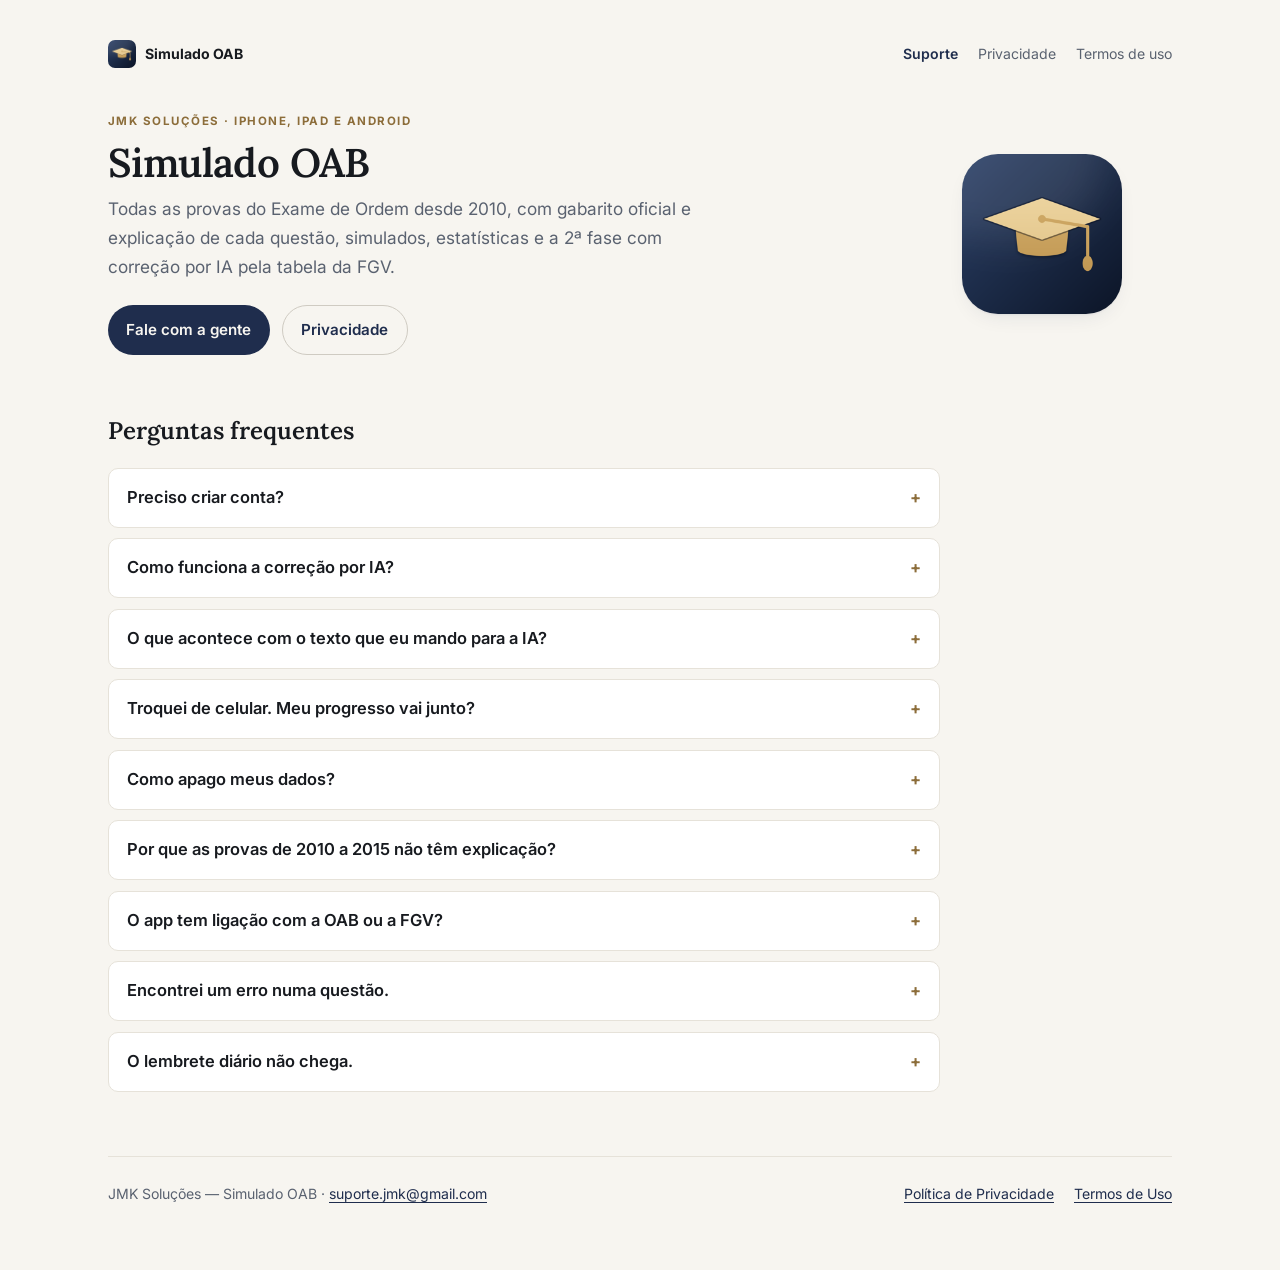
==== index.html @ a6e095c1 "Páginas de suporte, privacidade e termos de uso do Simulado OAB Co-Authored-By: Claude Opus 5.5 <nor" ====
<!DOCTYPE html>
<html lang="pt-BR">
<head>
<meta charset="utf-8">
<meta name="viewport" content="width=device-width, initial-scale=1">
<title>Simulado OAB — Suporte</title>
<meta name="description" content="Suporte do Simulado OAB, app de estudo para o Exame de Ordem: perguntas frequentes, contato, privacidade e termos de uso.">
<meta name="color-scheme" content="light dark">
<link rel="icon" href="icone.png">
<link rel="apple-touch-icon" href="icone.png">
<link rel="preconnect" href="https://fonts.googleapis.com">
<link rel="preconnect" href="https://fonts.gstatic.com" crossorigin>
<link href="https://fonts.googleapis.com/css2?family=Inter:wght@400;500;600;700&family=Lora:wght@500;600;700&display=swap" rel="stylesheet">
<link rel="stylesheet" href="estilo.css?v=2">
</head>
<body>
<div class="pagina">

<nav class="navega" aria-label="Páginas do Simulado OAB">
  <a class="marca-app" href="./"><img src="icone.png" alt="">Simulado OAB</a>
  <a href="./" aria-current="page">Suporte</a>
  <a href="privacy-policy.html">Privacidade</a>
  <a href="termos-de-uso.html">Termos de uso</a>
</nav>

<header class="heroi">
  <div>
    <p class="sobrescrito">JMK Soluções · iPhone, iPad e Android</p>
    <h1>Simulado OAB</h1>
    <p class="lead">
      Todas as provas do Exame de Ordem desde 2010, com gabarito oficial e
      explicação de cada questão, simulados, estatísticas e a 2ª fase com
      correção por IA pela tabela da FGV.
    </p>
    <div class="acoes">
      <a class="botao" href="mailto:suporte.jmk@gmail.com?subject=Simulado%20OAB">Fale com a gente</a>
      <a class="botao secundario" href="privacy-policy.html">Privacidade</a>
    </div>
  </div>
  <img class="icone-grande" src="icone.png" alt="Ícone do Simulado OAB">
</header>

<section class="perguntas" aria-labelledby="titulo-perguntas">
  <h2 id="titulo-perguntas">Perguntas frequentes</h2>

  <details class="pergunta">
    <summary>Preciso criar conta?</summary>
    <div class="resposta">
      <p>Não. O app funciona sem cadastro: você não informa nome, e-mail nem
      senha. Seu progresso fica salvo no próprio aparelho.</p>
    </div>
  </details>

  <details class="pergunta">
    <summary>Como funciona a correção por IA?</summary>
    <div class="resposta">
      <p>Na 2ª fase, escreva sua peça ou questão e toque em <strong>Corrigir
      com IA</strong>. A IA dá nota a cada item da tabela de pontos que a FGV
      publicou para aquela prova, mostra o trecho que valeu ponto e explica
      como chegar à nota cheia.</p>
      <p>São 3 correções por semana, que recomeçam toda segunda-feira. A nota
      é uma estimativa para treinar — não é a nota oficial da banca.</p>
    </div>
  </details>

  <details class="pergunta">
    <summary>O que acontece com o texto que eu mando para a IA?</summary>
    <div class="resposta">
      <p>Ele vai para a IA Claude, da Anthropic, só para ser corrigido, e
      volta com a nota. Nós não guardamos o texto, e a Anthropic não o usa
      para treinar a IA. Os detalhes estão na
      <a href="privacy-policy.html#ia">Política de Privacidade</a>.</p>
    </div>
  </details>

  <details class="pergunta">
    <summary>Troquei de celular. Meu progresso vai junto?</summary>
    <div class="resposta">
      <p>O progresso fica no aparelho. Ele vai junto se você restaurar o
      backup do iCloud (iPhone) ou do Google (Android) no celular novo. Não há
      sincronização entre aparelhos ao mesmo tempo.</p>
    </div>
  </details>

  <details class="pergunta">
    <summary>Como apago meus dados?</summary>
    <div class="resposta">
      <p>No app, vá em <span class="caminho">Perfil → Ajustes → Apagar todo o
      progresso</span>. Isso remove tudo do aparelho e, com internet, a
      contagem de correções no nosso servidor. Para parar de enviar
      estatísticas de uso, desligue <strong>Enviar estatísticas de uso e
      erros</strong> na mesma tela.</p>
    </div>
  </details>

  <details class="pergunta">
    <summary>Por que as provas de 2010 a 2015 não têm explicação?</summary>
    <div class="resposta">
      <p>Elas foram feitas com leis que mudaram depois — o CPC de 1973, o
      Código de Ética antigo, a CLT de antes da Reforma Trabalhista. A
      resposta delas segue a lei da época e pode não valer hoje. Elas
      continuam no app para quem quiser praticar, marcadas como "prova
      antiga", e ficam fora dos treinos automáticos.</p>
    </div>
  </details>

  <details class="pergunta">
    <summary>O app tem ligação com a OAB ou a FGV?</summary>
    <div class="resposta">
      <p>Não. O Simulado OAB é independente. As provas e os gabaritos vêm dos
      documentos públicos da FGV, com indicação da fonte.</p>
    </div>
  </details>

  <details class="pergunta">
    <summary>Encontrei um erro numa questão.</summary>
    <div class="resposta">
      <p>Obrigado! Escreva para
      <a href="mailto:suporte.jmk@gmail.com?subject=Simulado%20OAB%20-%20erro%20em%20quest%C3%A3o">suporte.jmk@gmail.com</a>
      dizendo o exame e o número da questão. Corrigimos na próxima
      atualização.</p>
    </div>
  </details>

  <details class="pergunta">
    <summary>O lembrete diário não chega.</summary>
    <div class="resposta">
      <p>Confira se as notificações do app estão liberadas nos ajustes do
      aparelho (iPhone: Ajustes › Notificações › Simulado OAB). O lembrete
      não chega nos dias em que você já estudou.</p>
    </div>
  </details>
</section>

<footer>
  <span>JMK Soluções — Simulado OAB · <a href="mailto:suporte.jmk@gmail.com">suporte.jmk@gmail.com</a></span>
  <nav aria-label="Rodapé">
    <a href="privacy-policy.html">Política de Privacidade</a>
    <a href="termos-de-uso.html">Termos de Uso</a>
  </nav>
</footer>

</div>
</body>
</html>
---- estilo.css ----
/* ---------------------------------------------------------------------------
   Simulado OAB — páginas públicas (suporte, privacidade, termos).
   Paleta Marinho e a dupla Lora + Inter do próprio app (lib/theme.dart): quem
   chega aqui vindo da loja tem que reconhecer o mesmo azul e o mesmo dourado.
   --------------------------------------------------------------------------- */
:root {
  --marca:        #1F2D4D;
  --marca-fraca:  #E4E9F2;
  --ouro:         #8C6D3A;
  --ouro-fraco:   #F3EADB;
  --verde:        #2B7550;
  --verde-fraco:  #E5F1E9;
  --fundo:        #F7F5F0;
  --papel:        #FFFFFF;
  --caixa:        #F0EDE6;
  --tinta:        #171A1F;
  --tinta-fraca:  #5A6270;
  --linha:        #CFCBC2;
  --linha-fina:   #E6E2D9;
  --sombra:       0 1px 2px rgba(31,45,77,.06), 0 8px 24px -12px rgba(31,45,77,.16);
  color-scheme: light dark;
}
@media (prefers-color-scheme: dark) {
  :root {
    --marca:        #B4C6E8;
    --marca-fraca:  #243149;
    --ouro:         #D8BD8A;
    --ouro-fraco:   #3A3020;
    --verde:        #86CFA3;
    --verde-fraco:  #16352A;
    --fundo:        #0C1017;
    --papel:        #141922;
    --caixa:        #1A202B;
    --tinta:        #E8EAEE;
    --tinta-fraca:  #9AA3B0;
    --linha:        #353D4A;
    --linha-fina:   #232A35;
    --sombra:       0 1px 2px rgba(0,0,0,.4), 0 8px 24px -12px rgba(0,0,0,.6);
  }
}

* { box-sizing: border-box; }
html { scroll-behavior: smooth; }
@media (prefers-reduced-motion: reduce) { html { scroll-behavior: auto; } }

body {
  margin: 0;
  background: var(--fundo);
  color: var(--tinta);
  font-family: Inter, -apple-system, BlinkMacSystemFont, "Segoe UI", Roboto,
               "Helvetica Neue", Arial, sans-serif;
  font-size: 16.5px;
  line-height: 1.68;
  -webkit-text-size-adjust: 100%;
  -webkit-font-smoothing: antialiased;
}

.pagina {
  max-width: 1160px;
  margin: 0 auto;
  padding-block: clamp(1.25rem, 4vw, 2.5rem) 4rem;
  padding-inline: clamp(16px, 5vw, 48px);
}

/* --- Navegação entre as páginas ------------------------------------------ */
.navega {
  display: flex; flex-wrap: wrap; align-items: center; gap: .35rem 1.25rem;
  font-size: .88rem; margin-bottom: clamp(1.5rem, 4vw, 2.75rem);
}
.navega .marca-app {
  display: flex; align-items: center; gap: .55rem;
  font-weight: 700; color: var(--tinta); text-decoration: none; margin-right: auto;
}
.navega .marca-app img { width: 28px; height: 28px; border-radius: 7px; }
.navega a { color: var(--tinta-fraca); text-decoration: none; }
.navega a:hover { color: var(--tinta); }
.navega a[aria-current="page"] { color: var(--marca); font-weight: 600; }
/* No celular a marca fica numa linha e os três links juntos na de baixo —
   sem um deles sobrar sozinho. O ícone grande do cabeçalho sai: o da
   navegação já está ali em cima. */
@media (max-width: 560px) {
  .navega .marca-app { flex-basis: 100%; margin-bottom: .2rem; }
  .topo .selo { display: none; }
}

/* --- Cabeçalho ----------------------------------------------------------- */
.topo { display: flex; gap: 1.15rem; align-items: flex-start; }
.selo { flex: 0 0 auto; margin-top: .2rem; width: 56px; height: 56px; border-radius: 13px; box-shadow: var(--sombra); }
.sobrescrito {
  font-size: .72rem; font-weight: 700; letter-spacing: .13em;
  text-transform: uppercase; color: var(--ouro); margin: 0 0 .45rem;
}
h1 {
  font-family: Lora, Georgia, "Times New Roman", serif;
  font-weight: 600;
  font-size: clamp(1.7rem, 4.4vw, 2.5rem);
  line-height: 1.18;
  letter-spacing: -.015em;
  margin: 0 0 .5rem;
}
.data { color: var(--tinta-fraca); font-size: .93rem; margin: 0; }
.aplica {
  margin: 1.75rem 0 0;
  padding: .95rem 1.15rem;
  background: var(--papel);
  border: 1px solid var(--linha-fina);
  border-left: 3px solid var(--ouro);
  border-radius: 4px;
  font-size: .93rem;
  color: var(--tinta-fraca);
}
.aplica strong { color: var(--tinta); font-weight: 600; }

/* --- Respostas diretas --------------------------------------------------- */
.rapidas {
  display: grid;
  gap: 1rem;
  grid-template-columns: repeat(auto-fit, minmax(248px, 1fr));
  margin: 2.5rem 0 0;
}
.rapida {
  background: var(--papel);
  border: 1px solid var(--linha-fina);
  border-radius: 10px;
  padding: 1.15rem 1.25rem 1.25rem;
  box-shadow: var(--sombra);
}
.rapida h2 {
  font-family: Lora, Georgia, serif;
  font-size: 1.02rem; font-weight: 600;
  margin: 0 0 .5rem; padding: 0; border: 0;
  line-height: 1.35;
}
.rapida p { margin: 0; font-size: .93rem; color: var(--tinta-fraca); }
.rapida p strong { color: var(--tinta); }
.veredito {
  display: inline-block;
  font-size: .68rem; font-weight: 700; letter-spacing: .09em;
  text-transform: uppercase;
  padding: .2rem .5rem; border-radius: 3px;
  margin-bottom: .7rem;
  background: var(--verde-fraco); color: var(--verde);
}

/* --- Corpo em duas colunas ----------------------------------------------- */
.corpo { display: block; margin-top: 3.5rem; }
@media (min-width: 1000px) {
  .corpo {
    display: grid;
    grid-template-columns: 232px minmax(0, 1fr);
    gap: 3.5rem;
    align-items: start;
  }
}

/* --- Sumário -------------------------------------------------------------- */
.sumario { font-size: .88rem; }
@media (min-width: 1000px) {
  .sumario { position: sticky; top: 2rem; max-height: calc(100vh - 4rem); overflow-y: auto; }
}
.sumario > summary {
  font-size: .72rem; font-weight: 700; letter-spacing: .13em;
  text-transform: uppercase; color: var(--tinta-fraca);
  padding: .7rem 0; cursor: pointer; list-style: none;
  border-bottom: 1px solid var(--linha-fina);
}
.sumario > summary::-webkit-details-marker { display: none; }
.sumario > summary::marker { content: ""; }
.sumario > summary::after { content: " ▾"; color: var(--ouro); }
.sumario[open] > summary::after { content: " ▴"; }
@media (min-width: 1000px) {
  .sumario > summary { cursor: default; pointer-events: none; }
  .sumario > summary::after,
  .sumario[open] > summary::after { content: ""; }
}
.sumario ol { list-style: none; margin: .9rem 0 0; padding: 0; counter-reset: s; }
.sumario li { counter-increment: s; }
.sumario ol a {
  display: flex; gap: .6rem;
  padding: .36rem 0 .36rem .65rem;
  border-left: 2px solid transparent;
  color: var(--tinta-fraca); text-decoration: none;
  line-height: 1.4;
}
.sumario ol a::before {
  content: counter(s, decimal-leading-zero);
  font-variant-numeric: tabular-nums;
  font-size: .78rem; color: var(--linha); flex: 0 0 auto; padding-top: .1rem;
}
.sumario ol a:hover { color: var(--tinta); }
.sumario ol a.ativo { color: var(--marca); border-left-color: var(--ouro); font-weight: 600; }
.sumario ol a.ativo::before { color: var(--ouro); }
.contato-lateral {
  margin-top: 1.5rem; padding-top: 1.1rem;
  border-top: 1px solid var(--linha-fina);
  font-size: .85rem; color: var(--tinta-fraca);
}

/* --- Seções --------------------------------------------------------------- */
section { scroll-margin-top: 1.5rem; }
section + section { margin-top: 3.25rem; }
.texto h2 {
  font-family: Lora, Georgia, "Times New Roman", serif;
  font-size: clamp(1.25rem, 2.6vw, 1.5rem);
  font-weight: 600; line-height: 1.3;
  letter-spacing: -.01em;
  margin: 0 0 1rem;
  padding-top: 1.4rem;
  border-top: 1px solid var(--linha-fina);
  display: flex; gap: .8rem; align-items: baseline;
}
.texto section:first-of-type h2 { padding-top: 0; border-top: 0; }
.num {
  font-family: Inter, sans-serif;
  font-size: .72rem; font-weight: 700;
  color: var(--ouro); font-variant-numeric: tabular-nums;
  flex: 0 0 auto;
}
.texto h3 {
  font-family: Lora, Georgia, serif;
  font-size: 1.02rem; font-weight: 600;
  margin: 1.9rem 0 .6rem;
}
p { margin: 0 0 1.05rem; }
.texto ul { list-style: none; margin: 0 0 1.05rem; padding: 0; }
.texto ul li {
  position: relative; padding-left: 1.4rem; margin-bottom: .55rem;
}
.texto ul li::before {
  content: "—"; position: absolute; left: 0; color: var(--ouro);
}
a { color: var(--marca); text-underline-offset: .18em; overflow-wrap: anywhere; }
a:focus-visible, .sumario a:focus-visible, summary:focus-visible {
  outline: 2px solid var(--ouro); outline-offset: 3px; border-radius: 2px;
}
code {
  font-family: ui-monospace, SFMono-Regular, Menlo, Consolas, monospace;
  font-size: .88em; background: var(--caixa);
  padding: .1em .38em; border-radius: 4px;
}
.caminho {
  white-space: nowrap; font-weight: 600; color: var(--tinta);
  background: var(--marca-fraca);
  padding: .08em .42em; border-radius: 4px;
  box-decoration-break: clone; -webkit-box-decoration-break: clone;
}
.destaque {
  background: var(--papel);
  border: 1px solid var(--linha-fina);
  border-left: 3px solid var(--marca);
  border-radius: 4px;
  padding: .9rem 1.1rem;
  margin: 0 0 1.05rem;
}
.destaque p:last-child { margin-bottom: 0; }

/* --- Tabela da coleta ----------------------------------------------------- */
.envolve-tabela { margin: 0 0 1.05rem; }
table {
  width: 100%; border-collapse: collapse;
  background: var(--papel);
  border: 1px solid var(--linha-fina);
  border-radius: 10px;
  overflow: hidden;
  font-size: .9rem;
}
thead th {
  text-align: left; padding: .7rem .9rem;
  font-size: .68rem; font-weight: 700; letter-spacing: .09em;
  text-transform: uppercase; color: var(--tinta-fraca);
  background: var(--caixa);
  border-bottom: 1px solid var(--linha-fina);
}
tbody td { padding: .75rem .9rem; vertical-align: top; border-top: 1px solid var(--linha-fina); }
tbody tr:first-child td { border-top: 0; }
tbody td:first-child { font-weight: 500; }
.marca-situacao {
  display: inline-block; white-space: nowrap;
  font-size: .7rem; font-weight: 700; letter-spacing: .04em;
  padding: .2rem .5rem; border-radius: 3px;
}
.fica { background: var(--verde-fraco); color: var(--verde); }
.sai  { background: var(--ouro-fraco);  color: var(--ouro); }
.nao  { background: var(--caixa);       color: var(--tinta-fraca); }
.vazio { color: var(--linha); }

/* Em telas estreitas a tabela vira blocos: 4 colunas em 390px é ilegível, e
   rolagem horizontal dentro de um documento legal esconde justamente a
   informação que a pessoa veio buscar. */
@media (max-width: 720px) {
  table, thead, tbody, tr, td { display: block; width: 100%; }
  thead { display: none; }
  tbody tr {
    border-top: 1px solid var(--linha-fina);
    padding: .9rem .95rem;
  }
  tbody tr:first-child { border-top: 0; }
  tbody td { border: 0; padding: 0 0 .4rem; }
  tbody td:last-child { padding-bottom: 0; }
  tbody td::before {
    content: attr(data-rotulo);
    display: block;
    font-size: .64rem; font-weight: 700; letter-spacing: .09em;
    text-transform: uppercase; color: var(--tinta-fraca);
    margin-bottom: .1rem;
  }
  tbody td:first-child::before { content: ""; margin: 0; }
  tbody td:first-child { font-weight: 600; margin-bottom: .5rem; }
  td.esconde-vazio:has(.vazio) { display: none; }
}

/* --- Página de suporte ---------------------------------------------------- */
.heroi {
  display: grid; gap: 1.5rem; align-items: center;
  grid-template-columns: minmax(0, 1fr);
}
@media (min-width: 760px) {
  .heroi { grid-template-columns: minmax(0, 1fr) 260px; gap: 3rem; }
}
.heroi .lead { font-size: 1.08rem; color: var(--tinta-fraca); max-width: 38rem; }
.heroi .icone-grande {
  justify-self: center; width: 160px; height: 160px; border-radius: 36px;
  box-shadow: var(--sombra);
  animation: pousa .7s cubic-bezier(.2,.8,.2,1) both;
}
@keyframes pousa { from { opacity: 0; transform: translateY(14px) scale(.96); } }
@media (prefers-reduced-motion: reduce) { .heroi .icone-grande { animation: none; } }
.acoes { display: flex; flex-wrap: wrap; gap: .75rem; margin-top: 1.5rem; }
.botao {
  display: inline-flex; align-items: center; gap: .5rem;
  padding: .72rem 1.15rem; border-radius: 999px;
  font-weight: 600; font-size: .95rem; text-decoration: none;
  background: var(--marca); color: var(--fundo);
  transition: transform .15s ease, box-shadow .15s ease;
}
.botao:hover { transform: translateY(-1px); box-shadow: var(--sombra); }
.botao.secundario { background: transparent; color: var(--marca); border: 1px solid var(--linha); }

.perguntas { margin-top: 3.5rem; max-width: 52rem; }
.perguntas > h2 {
  font-family: Lora, Georgia, serif; font-size: clamp(1.25rem, 2.6vw, 1.5rem);
  font-weight: 600; margin: 0 0 1rem;
}
.pergunta {
  background: var(--papel);
  border: 1px solid var(--linha-fina);
  border-radius: 10px;
  margin-bottom: .65rem;
  overflow: hidden;
}
.pergunta > summary {
  cursor: pointer; list-style: none;
  padding: .95rem 1.15rem; font-weight: 600;
  display: flex; justify-content: space-between; gap: 1rem; align-items: baseline;
}
.pergunta > summary::-webkit-details-marker { display: none; }
.pergunta > summary::after { content: "+"; color: var(--ouro); font-weight: 700; transition: transform .2s ease; }
.pergunta[open] > summary::after { transform: rotate(45deg); }
.pergunta .resposta { padding: 0 1.15rem 1rem; color: var(--tinta-fraca); }
.pergunta .resposta p:last-child { margin-bottom: 0; }

/* --- Rodapé --------------------------------------------------------------- */
footer {
  margin-top: 4rem; padding-top: 1.6rem;
  border-top: 1px solid var(--linha-fina);
  color: var(--tinta-fraca); font-size: .88rem;
  display: flex; flex-wrap: wrap; gap: .5rem 1.5rem; justify-content: space-between;
}
footer nav { display: flex; flex-wrap: wrap; gap: .5rem 1.25rem; }
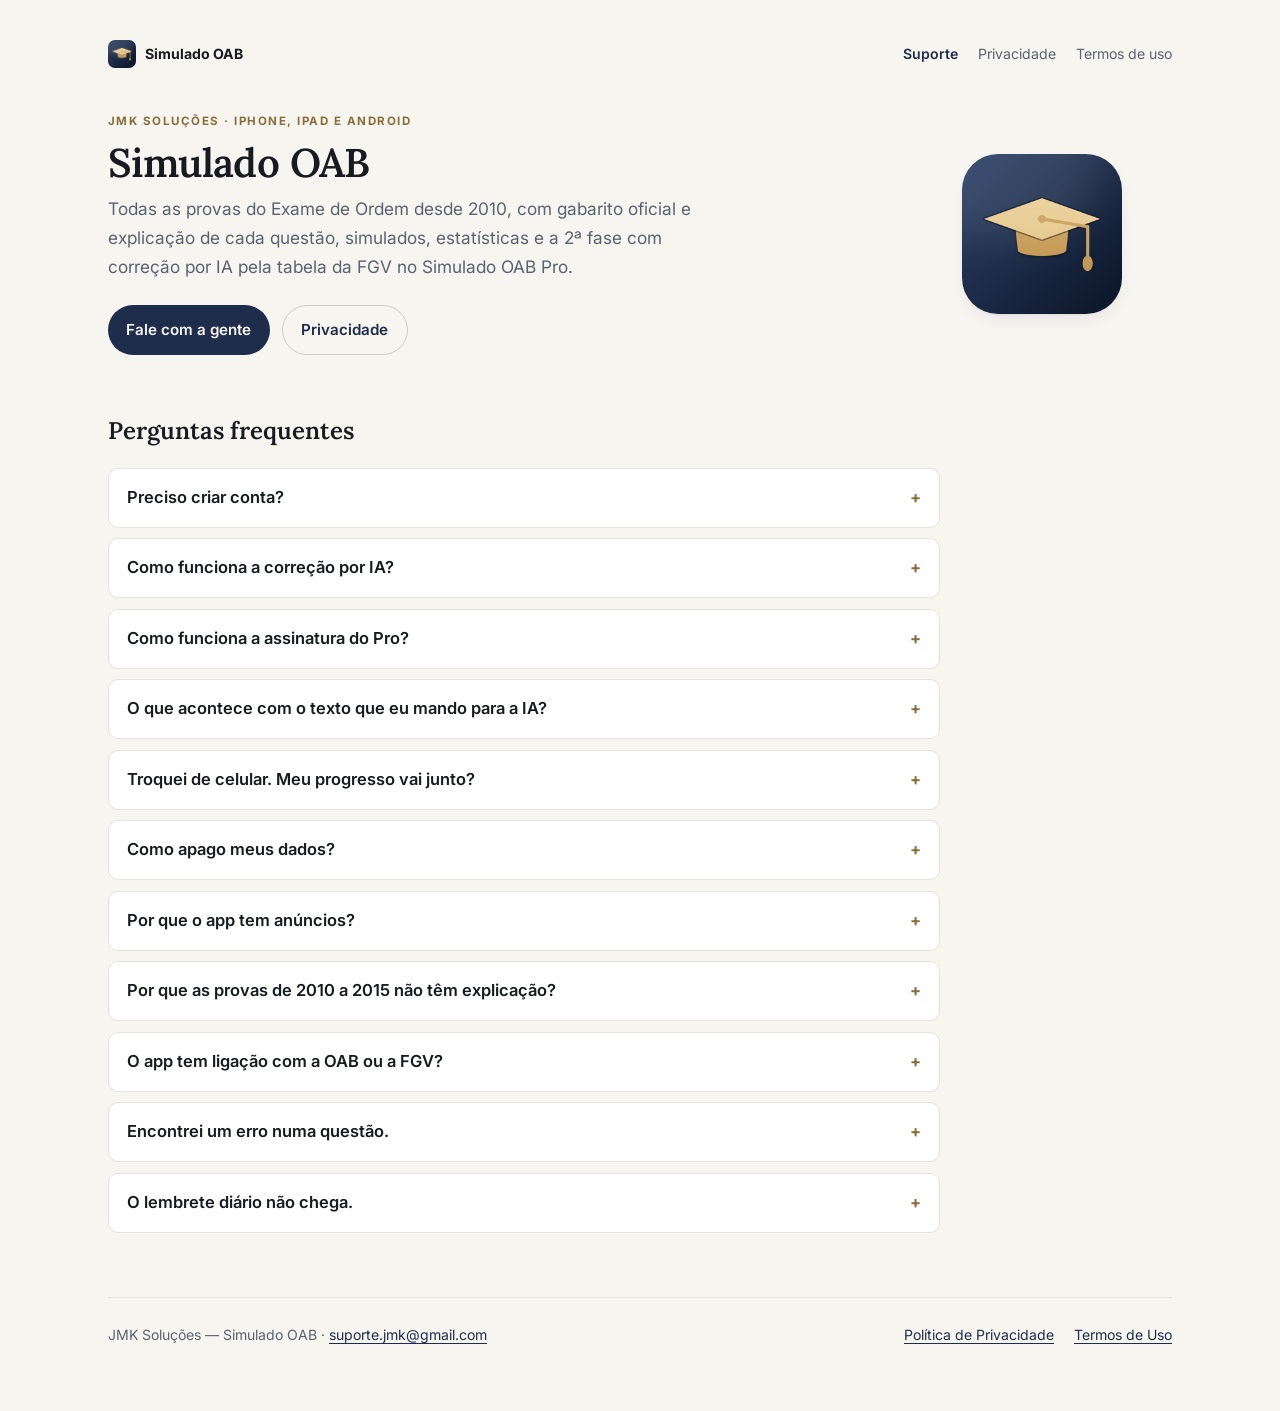
==== commit ddad5847: "Anúncios do AdMob e assinatura Simulado OAB Pro nas páginas Política de privacidade, termos de uso e" ====
--- a/index.html
+++ b/index.html
@@ -30,7 +30,7 @@
     <p class="lead">
       Todas as provas do Exame de Ordem desde 2010, com gabarito oficial e
       explicação de cada questão, simulados, estatísticas e a 2ª fase com
-      correção por IA pela tabela da FGV.
+      correção por IA pela tabela da FGV no Simulado OAB Pro.
     </p>
     <div class="acoes">
       <a class="botao" href="mailto:suporte.jmk@gmail.com?subject=Simulado%20OAB">Fale com a gente</a>
@@ -58,8 +58,23 @@
       com IA</strong>. A IA dá nota a cada item da tabela de pontos que a FGV
       publicou para aquela prova, mostra o trecho que valeu ponto e explica
       como chegar à nota cheia.</p>
-      <p>São 3 correções por semana, que recomeçam toda segunda-feira. A nota
-      é uma estimativa para treinar — não é a nota oficial da banca.</p>
+      <p>A correção por IA faz parte do <strong>Simulado OAB Pro</strong>: até
+      10 correções por dia, que voltam à meia-noite (horário de Brasília). Sem
+      assinar, você tem o padrão de resposta da FGV e pode corrigir sozinho. A
+      nota é uma estimativa para treinar — não é a nota oficial da banca.</p>
+    </div>
+  </details>
+
+  <details class="pergunta">
+    <summary>Como funciona a assinatura do Pro?</summary>
+    <div class="resposta">
+      <p>O Simulado OAB Pro tem plano mensal e anual, sem teste grátis. Ele
+      inclui a correção por IA (até 10 por dia), a explicação de por que cada
+      alternativa errada está errada e o app sem anúncios.</p>
+      <p>A assinatura renova sozinha e é gerenciada na sua conta da loja: para
+      cancelar ou trocar de plano no iPhone, vá em <span class="caminho">Ajustes
+      → seu nome → Assinaturas</span>. Trocou de aparelho ou reinstalou o app?
+      Toque em <strong>Restaurar compra</strong> na tela do Pro.</p>
     </div>
   </details>
 
@@ -85,11 +100,25 @@
   <details class="pergunta">
     <summary>Como apago meus dados?</summary>
     <div class="resposta">
-      <p>No app, vá em <span class="caminho">Perfil → Ajustes → Apagar todo o
-      progresso</span>. Isso remove tudo do aparelho e, com internet, a
-      contagem de correções no nosso servidor. Para parar de enviar
+      <p>No app, vá em <span class="caminho">Início → Ajustes → Apagar todo o
+      progresso</span>. Isso remove tudo do aparelho e, com internet, o
+      vínculo com a sua assinatura no nosso servidor — mas não cancela a
+      assinatura do Pro, que é cancelada na conta da loja. Para parar de enviar
       estatísticas de uso, desligue <strong>Enviar estatísticas de uso e
       erros</strong> na mesma tela.</p>
+    </div>
+  </details>
+
+  <details class="pergunta">
+    <summary>Por que o app tem anúncios?</summary>
+    <div class="resposta">
+      <p>Os anúncios pagam o app gratuito; quem assina o Simulado OAB Pro não
+      vê anúncios. Não há anúncio enquanto você
+      escreve as respostas da 2ª fase, e o de tela cheia nunca interrompe uma
+      prova completa. Nada do que você escreve vai para os anúncios. No
+      iPhone, eles só são personalizados se você permitir o rastreamento. Os
+      detalhes estão na
+      <a href="privacy-policy.html#anuncios">Política de Privacidade</a>.</p>
     </div>
   </details>
 
